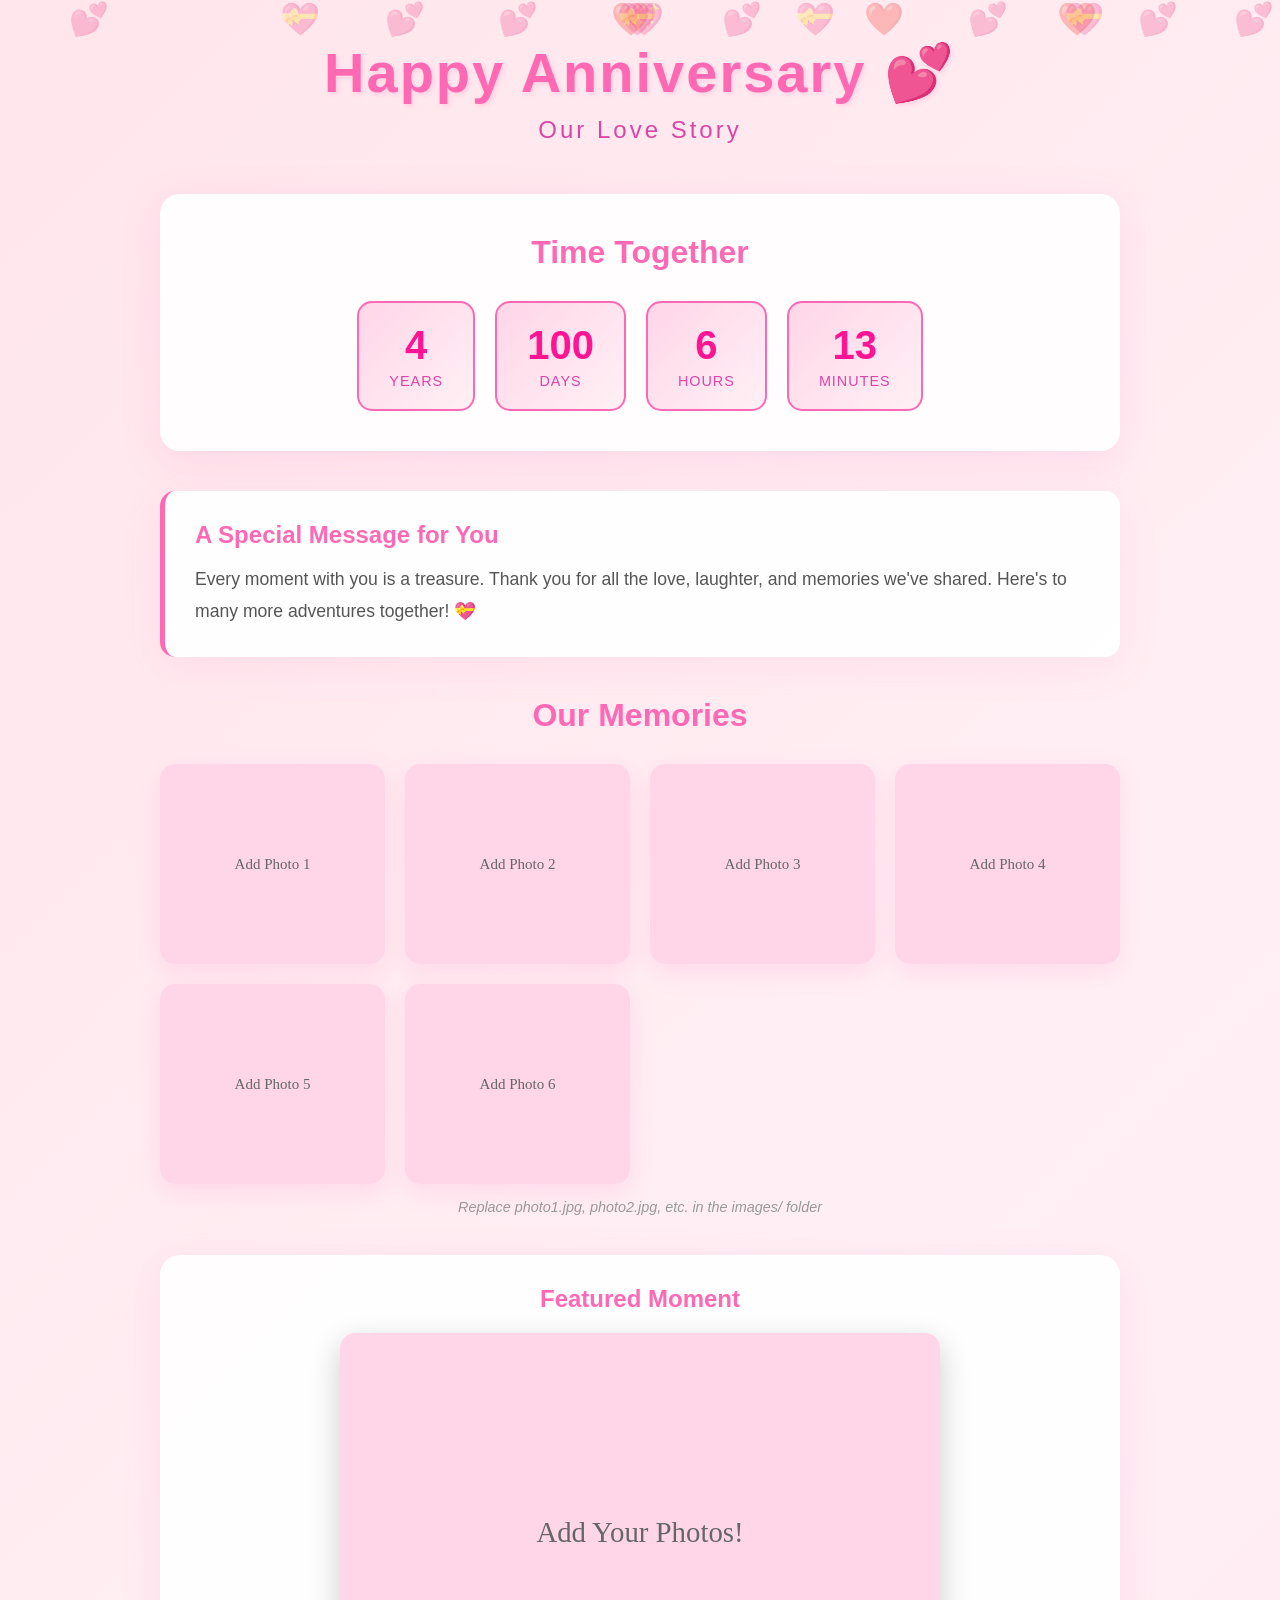
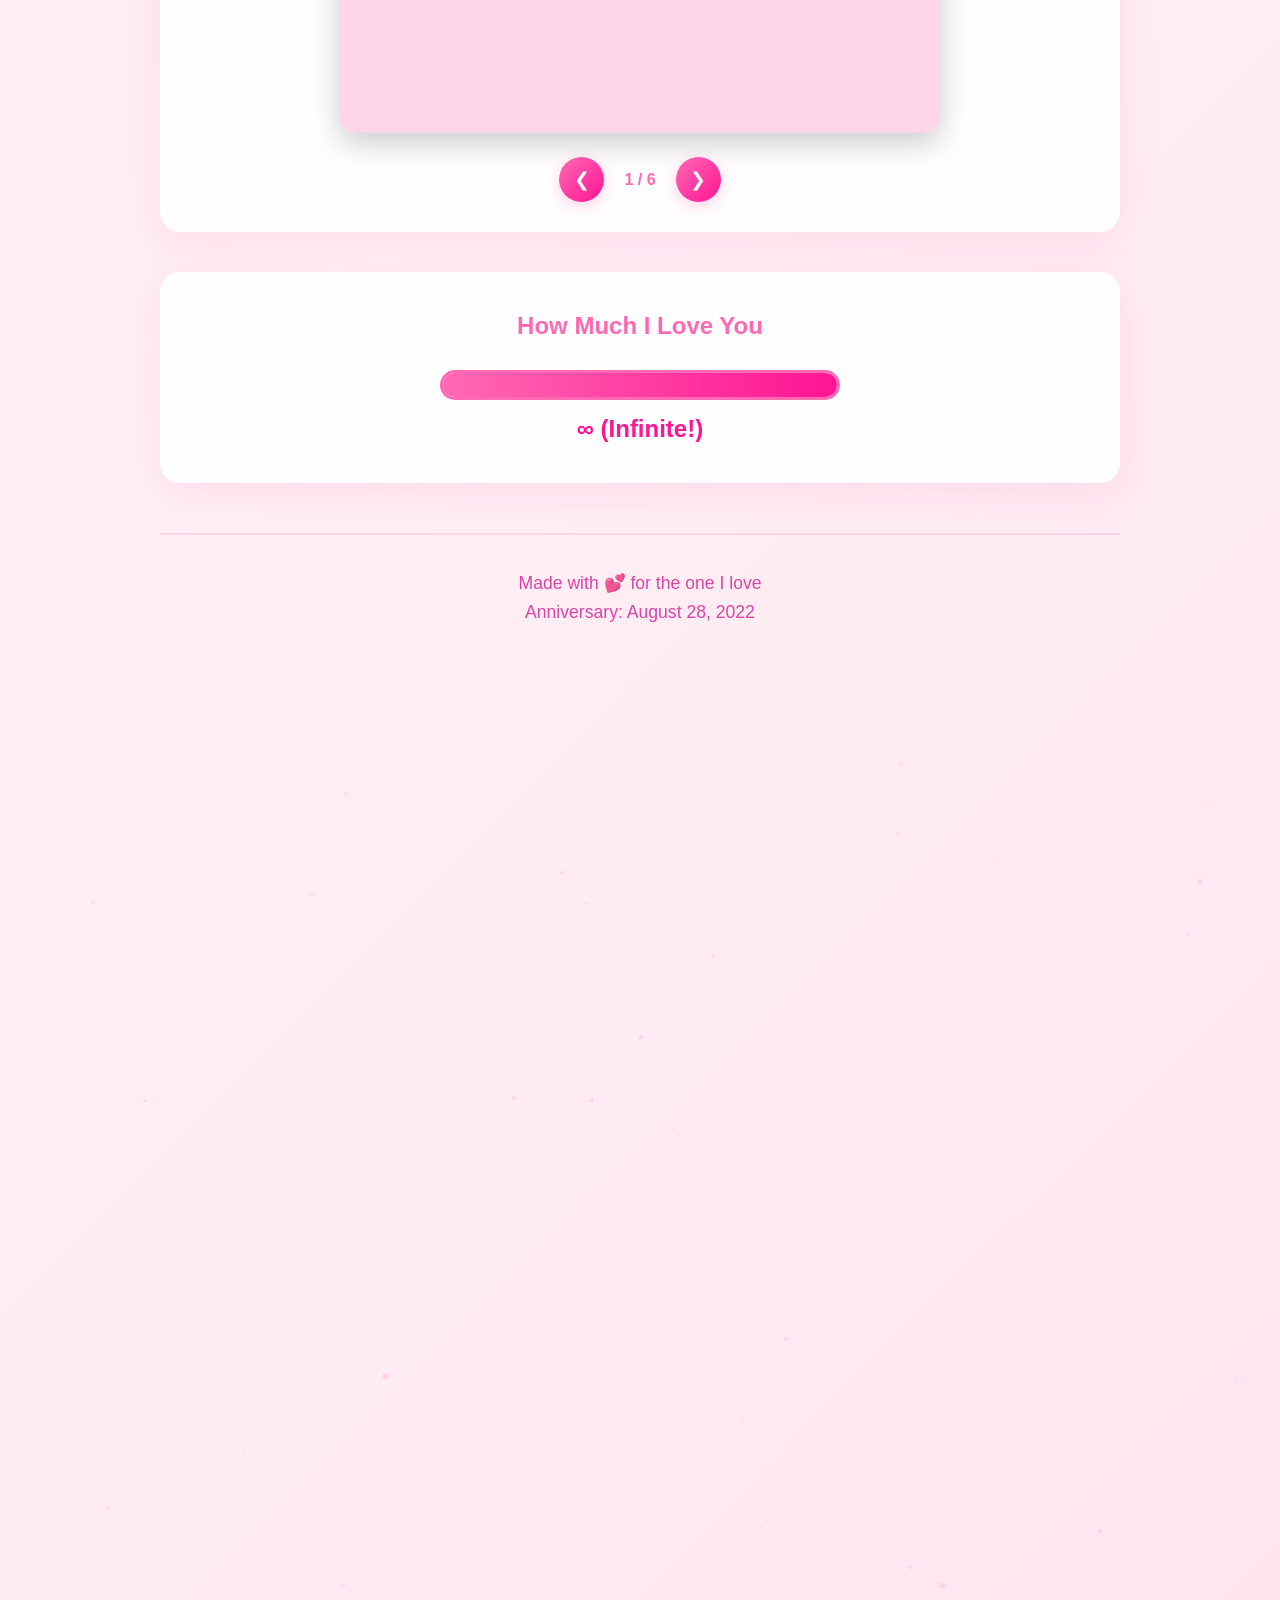
==== index.html @ bf989ba4 "upd" ====
<!DOCTYPE html>
<html lang="en">
<head>
    <meta charset="UTF-8">
    <meta name="viewport" content="width=device-width, initial-scale=1.0">
    <title>Our Anniversary 💕</title>
    <link rel="stylesheet" href="styles.css">
</head>
<body>
    <!-- Floating Hearts Background -->
    <div class="hearts-container" id="heartsContainer"></div>

    <!-- Main Container -->
    <div class="container">
        <!-- Header Section -->
        <header class="header">
            <h1 class="title">Happy Anniversary 💕</h1>
            <p class="subtitle">Our Love Story</p>
        </header>

        <!-- Countdown Timer -->
        <section class="countdown-section">
            <h2>Time Together</h2>
            <div class="countdown">
                <div class="countdown-item">
                    <span class="countdown-value" id="years">0</span>
                    <span class="countdown-label">Years</span>
                </div>
                <div class="countdown-item">
                    <span class="countdown-value" id="days">0</span>
                    <span class="countdown-label">Days</span>
                </div>
                <div class="countdown-item">
                    <span class="countdown-value" id="hours">0</span>
                    <span class="countdown-label">Hours</span>
                </div>
                <div class="countdown-item">
                    <span class="countdown-value" id="minutes">0</span>
                    <span class="countdown-label">Minutes</span>
                </div>
            </div>
        </section>

        <!-- Message Section -->
        <section class="message-section">
            <div class="message-card">
                <h2>A Special Message for You</h2>
                <p>
                    Every moment with you is a treasure. Thank you for all the love, laughter, 
                    and memories we've shared. Here's to many more adventures together! 💝
                </p>
            </div>
        </section>

        <!-- Photo Gallery -->
        <section class="gallery-section">
            <h2>Our Memories</h2>
            <div class="gallery-container">
                <div class="gallery-wrapper">
                    <img src="images/photo1.jpg" alt="Our Memory 1" class="gallery-image" onerror="this.src='data:image/svg+xml,%3Csvg xmlns=%22http://www.w3.org/2000/svg%22 width=%22300%22 height=%22300%22%3E%3Crect fill=%22%23ffd6e8%22 width=%22300%22 height=%22300%22/%3E%3Ctext x=%2250%25%22 y=%2250%25%22 text-anchor=%22middle%22 dy=%22.3em%22 font-size=%2220%22 fill=%22%23666%22%3EAdd Photo 1%3C/text%3E%3C/svg%3E'">
                </div>
                <div class="gallery-wrapper">
                    <img src="images/photo2.jpg" alt="Our Memory 2" class="gallery-image" onerror="this.src='data:image/svg+xml,%3Csvg xmlns=%22http://www.w3.org/2000/svg%22 width=%22300%22 height=%22300%22%3E%3Crect fill=%22%23ffd6e8%22 width=%22300%22 height=%22300%22/%3E%3Ctext x=%2250%25%22 y=%2250%25%22 text-anchor=%22middle%22 dy=%22.3em%22 font-size=%2220%22 fill=%22%23666%22%3EAdd Photo 2%3C/text%3E%3C/svg%3E'">
                </div>
                <div class="gallery-wrapper">
                    <img src="images/photo3.jpg" alt="Our Memory 3" class="gallery-image" onerror="this.src='data:image/svg+xml,%3Csvg xmlns=%22http://www.w3.org/2000/svg%22 width=%22300%22 height=%22300%22%3E%3Crect fill=%22%23ffd6e8%22 width=%22300%22 height=%22300%22/%3E%3Ctext x=%2250%25%22 y=%2250%25%22 text-anchor=%22middle%22 dy=%22.3em%22 font-size=%2220%22 fill=%22%23666%22%3EAdd Photo 3%3C/text%3E%3C/svg%3E'">
                </div>
                <div class="gallery-wrapper">
                    <img src="images/photo4.jpg" alt="Our Memory 4" class="gallery-image" onerror="this.src='data:image/svg+xml,%3Csvg xmlns=%22http://www.w3.org/2000/svg%22 width=%22300%22 height=%22300%22%3E%3Crect fill=%22%23ffd6e8%22 width=%22300%22 height=%22300%22/%3E%3Ctext x=%2250%25%22 y=%2250%25%22 text-anchor=%22middle%22 dy=%22.3em%22 font-size=%2220%22 fill=%22%23666%22%3EAdd Photo 4%3C/text%3E%3C/svg%3E'">
                </div>
                <div class="gallery-wrapper">
                    <img src="images/photo5.jpg" alt="Our Memory 5" class="gallery-image" onerror="this.src='data:image/svg+xml,%3Csvg xmlns=%22http://www.w3.org/2000/svg%22 width=%22300%22 height=%22300%22%3E%3Crect fill=%22%23ffd6e8%22 width=%22300%22 height=%22300%22/%3E%3Ctext x=%2250%25%22 y=%2250%25%22 text-anchor=%22middle%22 dy=%22.3em%22 font-size=%2220%22 fill=%22%23666%22%3EAdd Photo 5%3C/text%3E%3C/svg%3E'">
                </div>
                <div class="gallery-wrapper">
                    <img src="images/photo6.jpg" alt="Our Memory 6" class="gallery-image" onerror="this.src='data:image/svg+xml,%3Csvg xmlns=%22http://www.w3.org/2000/svg%22 width=%22300%22 height=%22300%22%3E%3Crect fill=%22%23ffd6e8%22 width=%22300%22 height=%22300%22/%3E%3Ctext x=%2250%25%22 y=%2250%25%22 text-anchor=%22middle%22 dy=%22.3em%22 font-size=%2220%22 fill=%22%23666%22%3EAdd Photo 6%3C/text%3E%3C/svg%3E'">
                </div>
            </div>
            <p class="gallery-hint">Replace photo1.jpg, photo2.jpg, etc. in the images/ folder</p>
        </section>

        <!-- Slideshow Section -->
        <section class="slideshow-section">
            <h2>Featured Moment</h2>
            <div class="slideshow-container">
                <img id="slideshow" src="images/photo1.jpg" alt="Slideshow" class="slideshow-image" onerror="this.src='data:image/svg+xml,%3Csvg xmlns=%22http://www.w3.org/2000/svg%22 width=%22500%22 height=%22400%22%3E%3Crect fill=%22%23ffd6e8%22 width=%22500%22 height=%22400%22/%3E%3Ctext x=%2250%25%22 y=%2250%25%22 text-anchor=%22middle%22 dy=%22.3em%22 font-size=%2224%22 fill=%22%23666%22%3EAdd Your Photos!%3C/text%3E%3C/svg%3E'">
                <div class="slideshow-controls">
                    <button class="slide-btn prev" onclick="previousSlide()">❮</button>
                    <span class="slide-counter"><span id="currentSlide">1</span> / <span id="totalSlides">6</span></span>
                    <button class="slide-btn next" onclick="nextSlide()">❯</button>
                </div>
            </div>
        </section>

        <!-- Love Meter -->
        <section class="love-meter-section">
            <h2>How Much I Love You</h2>
            <div class="love-meter">
                <div class="love-bar">
                    <div class="love-fill" id="loveFill"></div>
                </div>
                <p class="love-text">∞ (Infinite!)</p>
            </div>
        </section>

        <!-- Footer -->
        <footer class="footer">
            <p>Made with 💕 for the one I love</p>
            <p id="anniversary-date">Anniversary: [Add your date]</p>
        </footer>
    </div>

    <!-- Floating Particles -->
    <canvas id="particles"></canvas>

    <script src="script.js"></script>
</body>
</html>
---- styles.css ----
* {
    margin: 0;
    padding: 0;
    box-sizing: border-box;
}

body {
    font-family: 'Segoe UI', Tahoma, Geneva, Verdana, sans-serif;
    background: linear-gradient(135deg, #ffe5ec 0%, #fff0f5 50%, #ffe5f0 100%);
    min-height: 100vh;
    overflow-x: hidden;
    position: relative;
    color: #333;
}

/* Background Hearts */
.hearts-container {
    position: fixed;
    top: 0;
    left: 0;
    width: 100%;
    height: 100%;
    pointer-events: none;
    z-index: 1;
}

.heart {
    position: absolute;
    font-size: 2rem;
    opacity: 0.3;
    animation: float 6s ease-in infinite;
}

@keyframes float {
    0% {
        transform: translateY(0px) rotate(0deg);
        opacity: 0.3;
    }
    50% {
        opacity: 0.6;
    }
    100% {
        transform: translateY(-100vh) rotate(360deg);
        opacity: 0;
    }
}

/* Main Container */
.container {
    max-width: 1000px;
    margin: 0 auto;
    padding: 40px 20px;
    position: relative;
    z-index: 2;
}

/* Header */
.header {
    text-align: center;
    margin-bottom: 50px;
    animation: slideInDown 1s ease-out;
}

.title {
    font-size: 3.5rem;
    color: #ff69b4;
    text-shadow: 2px 2px 4px rgba(255, 105, 180, 0.2);
    margin-bottom: 10px;
    letter-spacing: 2px;
}

.subtitle {
    font-size: 1.5rem;
    color: #d946a6;
    font-weight: 300;
    letter-spacing: 3px;
}

@keyframes slideInDown {
    from {
        opacity: 0;
        transform: translateY(-30px);
    }
    to {
        opacity: 1;
        transform: translateY(0);
    }
}

/* Countdown Section */
.countdown-section {
    background: rgba(255, 255, 255, 0.9);
    border-radius: 20px;
    padding: 40px;
    margin-bottom: 40px;
    box-shadow: 0 10px 40px rgba(255, 105, 180, 0.15);
    text-align: center;
    animation: fadeInUp 1s ease-out 0.2s both;
}

.countdown-section h2 {
    color: #ff69b4;
    font-size: 2rem;
    margin-bottom: 30px;
}

.countdown {
    display: flex;
    justify-content: center;
    gap: 20px;
    flex-wrap: wrap;
}

.countdown-item {
    display: flex;
    flex-direction: column;
    align-items: center;
    background: linear-gradient(135deg, #ffd6e8, #fff0f5);
    padding: 20px 30px;
    border-radius: 15px;
    min-width: 100px;
    border: 2px solid #ff69b4;
    transition: transform 0.3s ease;
}

.countdown-item:hover {
    transform: scale(1.1);
}

.countdown-value {
    font-size: 2.5rem;
    font-weight: bold;
    color: #ff1493;
}

.countdown-label {
    font-size: 0.9rem;
    color: #d946a6;
    text-transform: uppercase;
    letter-spacing: 1px;
    margin-top: 5px;
}

@keyframes fadeInUp {
    from {
        opacity: 0;
        transform: translateY(30px);
    }
    to {
        opacity: 1;
        transform: translateY(0);
    }
}

/* Message Section */
.message-section {
    margin-bottom: 40px;
    animation: fadeInUp 1s ease-out 0.4s both;
}

.message-card {
    background: rgba(255, 255, 255, 0.95);
    border-left: 5px solid #ff69b4;
    padding: 30px;
    border-radius: 15px;
    box-shadow: 0 10px 40px rgba(255, 105, 180, 0.1);
}

.message-card h2 {
    color: #ff69b4;
    margin-bottom: 15px;
    font-size: 1.5rem;
}

.message-card p {
    color: #555;
    line-height: 1.8;
    font-size: 1.1rem;
}

/* Gallery Section */
.gallery-section {
    margin-bottom: 40px;
    animation: fadeInUp 1s ease-out 0.6s both;
}

.gallery-section h2 {
    text-align: center;
    color: #ff69b4;
    margin-bottom: 30px;
    font-size: 2rem;
}

.gallery-container {
    display: grid;
    grid-template-columns: repeat(auto-fit, minmax(200px, 1fr));
    gap: 20px;
    margin-bottom: 15px;
}

.gallery-wrapper {
    position: relative;
    overflow: hidden;
    border-radius: 15px;
    box-shadow: 0 8px 25px rgba(255, 105, 180, 0.15);
    transition: transform 0.3s ease;
}

.gallery-wrapper:hover {
    transform: scale(1.05) rotateZ(-2deg);
}

.gallery-image {
    width: 100%;
    height: 200px;
    object-fit: cover;
    display: block;
    transition: filter 0.3s ease;
}

.gallery-wrapper:hover .gallery-image {
    filter: brightness(1.1) saturate(1.2);
}

.gallery-hint {
    text-align: center;
    color: #999;
    font-size: 0.9rem;
    font-style: italic;
}

/* Slideshow Section */
.slideshow-section {
    background: rgba(255, 255, 255, 0.9);
    border-radius: 20px;
    padding: 30px;
    margin-bottom: 40px;
    box-shadow: 0 10px 40px rgba(255, 105, 180, 0.15);
    text-align: center;
    animation: fadeInUp 1s ease-out 0.8s both;
}

.slideshow-section h2 {
    color: #ff69b4;
    margin-bottom: 20px;
    font-size: 1.5rem;
}

.slideshow-container {
    position: relative;
    width: 100%;
    max-width: 600px;
    margin: 0 auto;
}

.slideshow-image {
    width: 100%;
    max-height: 400px;
    object-fit: cover;
    border-radius: 15px;
    box-shadow: 0 10px 30px rgba(0, 0, 0, 0.2);
    animation: zoomIn 0.5s ease-out;
}

@keyframes zoomIn {
    from {
        opacity: 0;
        transform: scale(0.95);
    }
    to {
        opacity: 1;
        transform: scale(1);
    }
}

.slideshow-controls {
    display: flex;
    align-items: center;
    justify-content: center;
    gap: 20px;
    margin-top: 20px;
}

.slide-btn {
    background: linear-gradient(135deg, #ff69b4, #ff1493);
    color: white;
    border: none;
    width: 45px;
    height: 45px;
    border-radius: 50%;
    font-size: 1.2rem;
    cursor: pointer;
    transition: transform 0.2s ease, box-shadow 0.2s ease;
    box-shadow: 0 4px 15px rgba(255, 105, 180, 0.3);
}

.slide-btn:hover {
    transform: scale(1.1);
    box-shadow: 0 6px 20px rgba(255, 105, 180, 0.5);
}

.slide-btn:active {
    transform: scale(0.95);
}

.slide-counter {
    color: #ff69b4;
    font-weight: bold;
    font-size: 1rem;
}

/* Love Meter Section */
.love-meter-section {
    background: rgba(255, 255, 255, 0.9);
    border-radius: 20px;
    padding: 40px;
    margin-bottom: 40px;
    box-shadow: 0 10px 40px rgba(255, 105, 180, 0.15);
    text-align: center;
    animation: fadeInUp 1s ease-out 1s both;
}

.love-meter-section h2 {
    color: #ff69b4;
    margin-bottom: 30px;
    font-size: 1.5rem;
}

.love-meter {
    max-width: 400px;
    margin: 0 auto;
}

.love-bar {
    background: #ffe5ec;
    height: 30px;
    border-radius: 20px;
    overflow: hidden;
    border: 3px solid #ff69b4;
    margin-bottom: 15px;
}

.love-fill {
    height: 100%;
    background: linear-gradient(90deg, #ff69b4, #ff1493);
    width: 100%;
    animation: fillUp 1.5s ease-out;
    border-radius: 17px;
    box-shadow: 0 0 20px rgba(255, 105, 180, 0.5);
}

@keyframes fillUp {
    from {
        width: 0;
    }
    to {
        width: 100%;
    }
}

.love-text {
    font-size: 1.5rem;
    color: #ff1493;
    font-weight: bold;
}

/* Footer */
.footer {
    text-align: center;
    padding: 30px;
    color: #d946a6;
    border-top: 2px solid rgba(255, 105, 180, 0.2);
    margin-top: 50px;
    animation: fadeInUp 1s ease-out 1.2s both;
}

.footer p {
    margin: 8px 0;
    font-size: 1.1rem;
}

/* Responsive Design */
@media (max-width: 768px) {
    .title {
        font-size: 2.5rem;
    }

    .subtitle {
        font-size: 1.2rem;
    }

    .countdown {
        gap: 15px;
    }

    .countdown-item {
        padding: 15px 20px;
        min-width: 80px;
    }

    .countdown-value {
        font-size: 1.8rem;
    }

    .gallery-container {
        grid-template-columns: repeat(auto-fit, minmax(150px, 1fr));
    }

    .gallery-image {
        height: 150px;
    }

    .slideshow-section {
        padding: 20px;
    }

    .slideshow-image {
        max-height: 300px;
    }
}

@media (max-width: 480px) {
    .container {
        padding: 20px 15px;
    }

    .title {
        font-size: 2rem;
    }

    .countdown-section,
    .message-section .message-card,
    .slideshow-section,
    .love-meter-section {
        padding: 20px;
    }

    .countdown-item {
        padding: 12px 15px;
        min-width: 70px;
    }

    .countdown-value {
        font-size: 1.5rem;
    }

    .gallery-container {
        grid-template-columns: repeat(auto-fit, minmax(120px, 1fr));
        gap: 10px;
    }

    .gallery-image {
        height: 120px;
    }
}
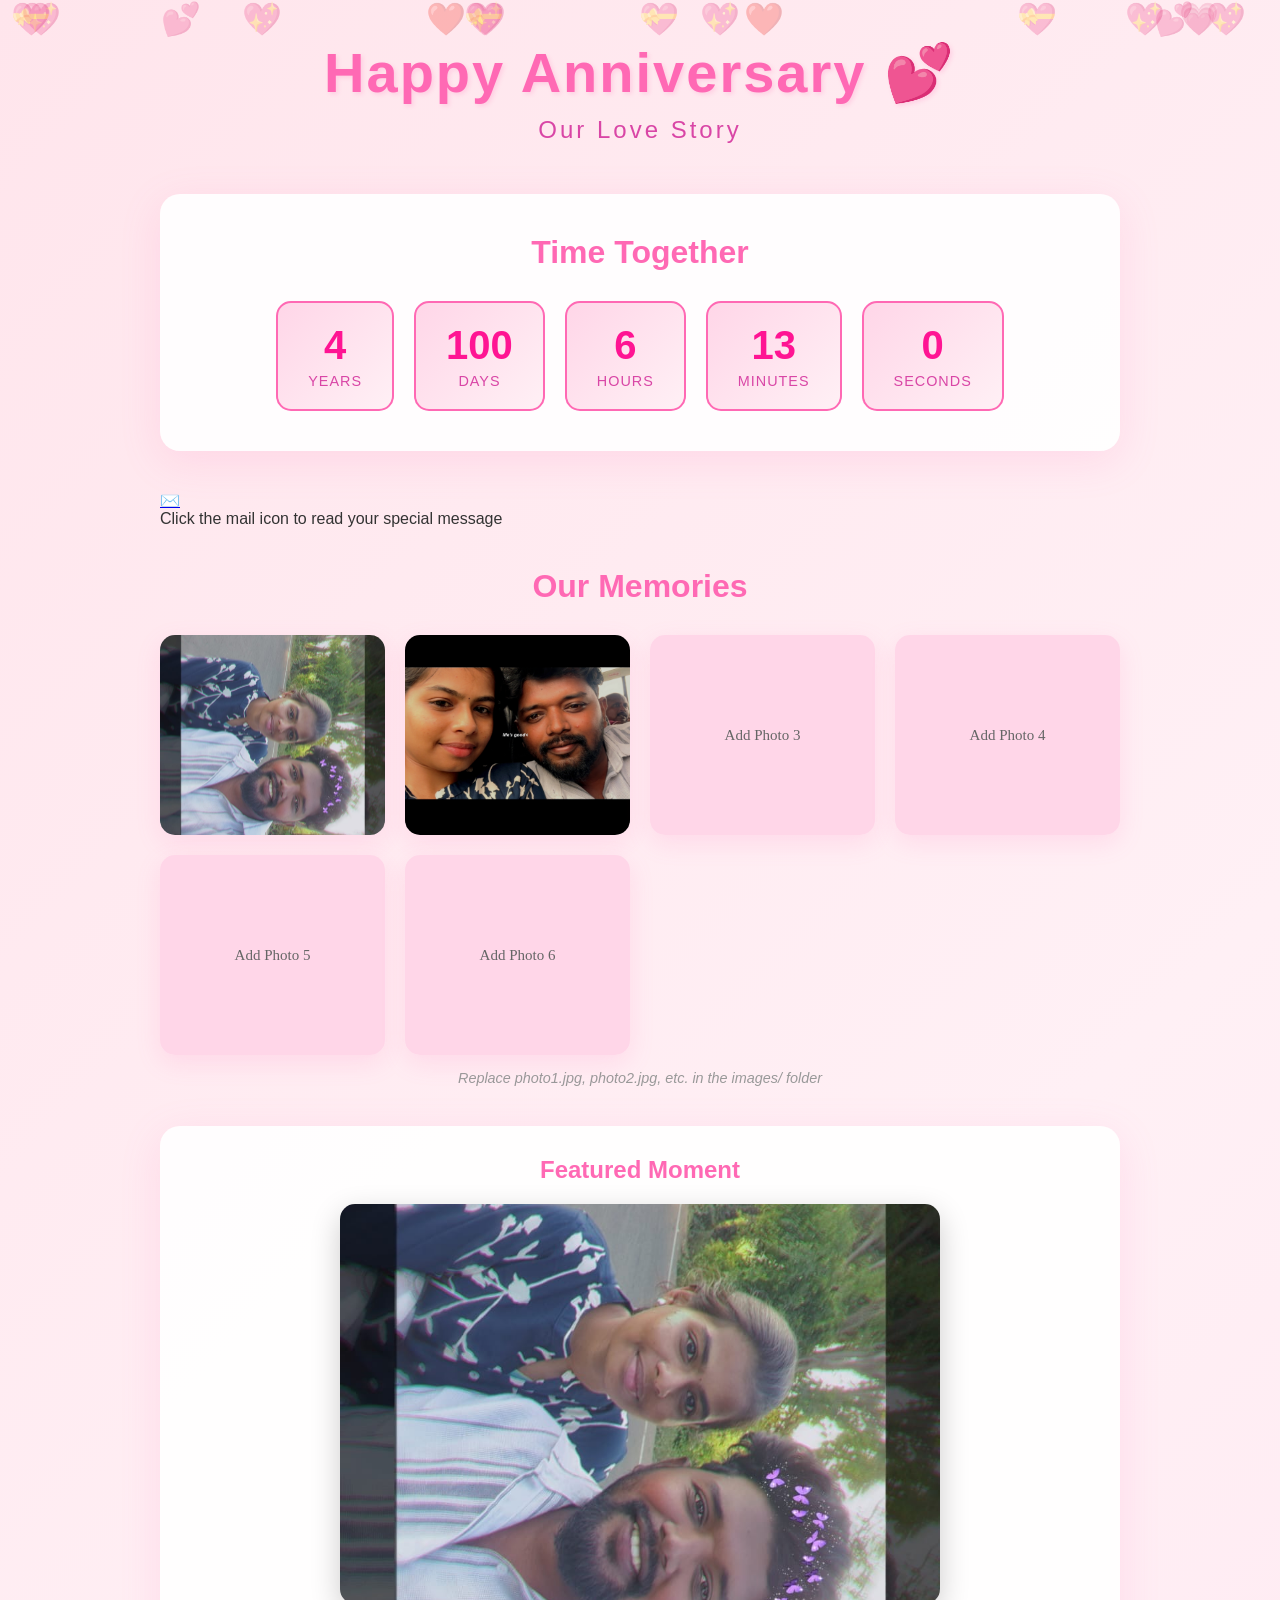
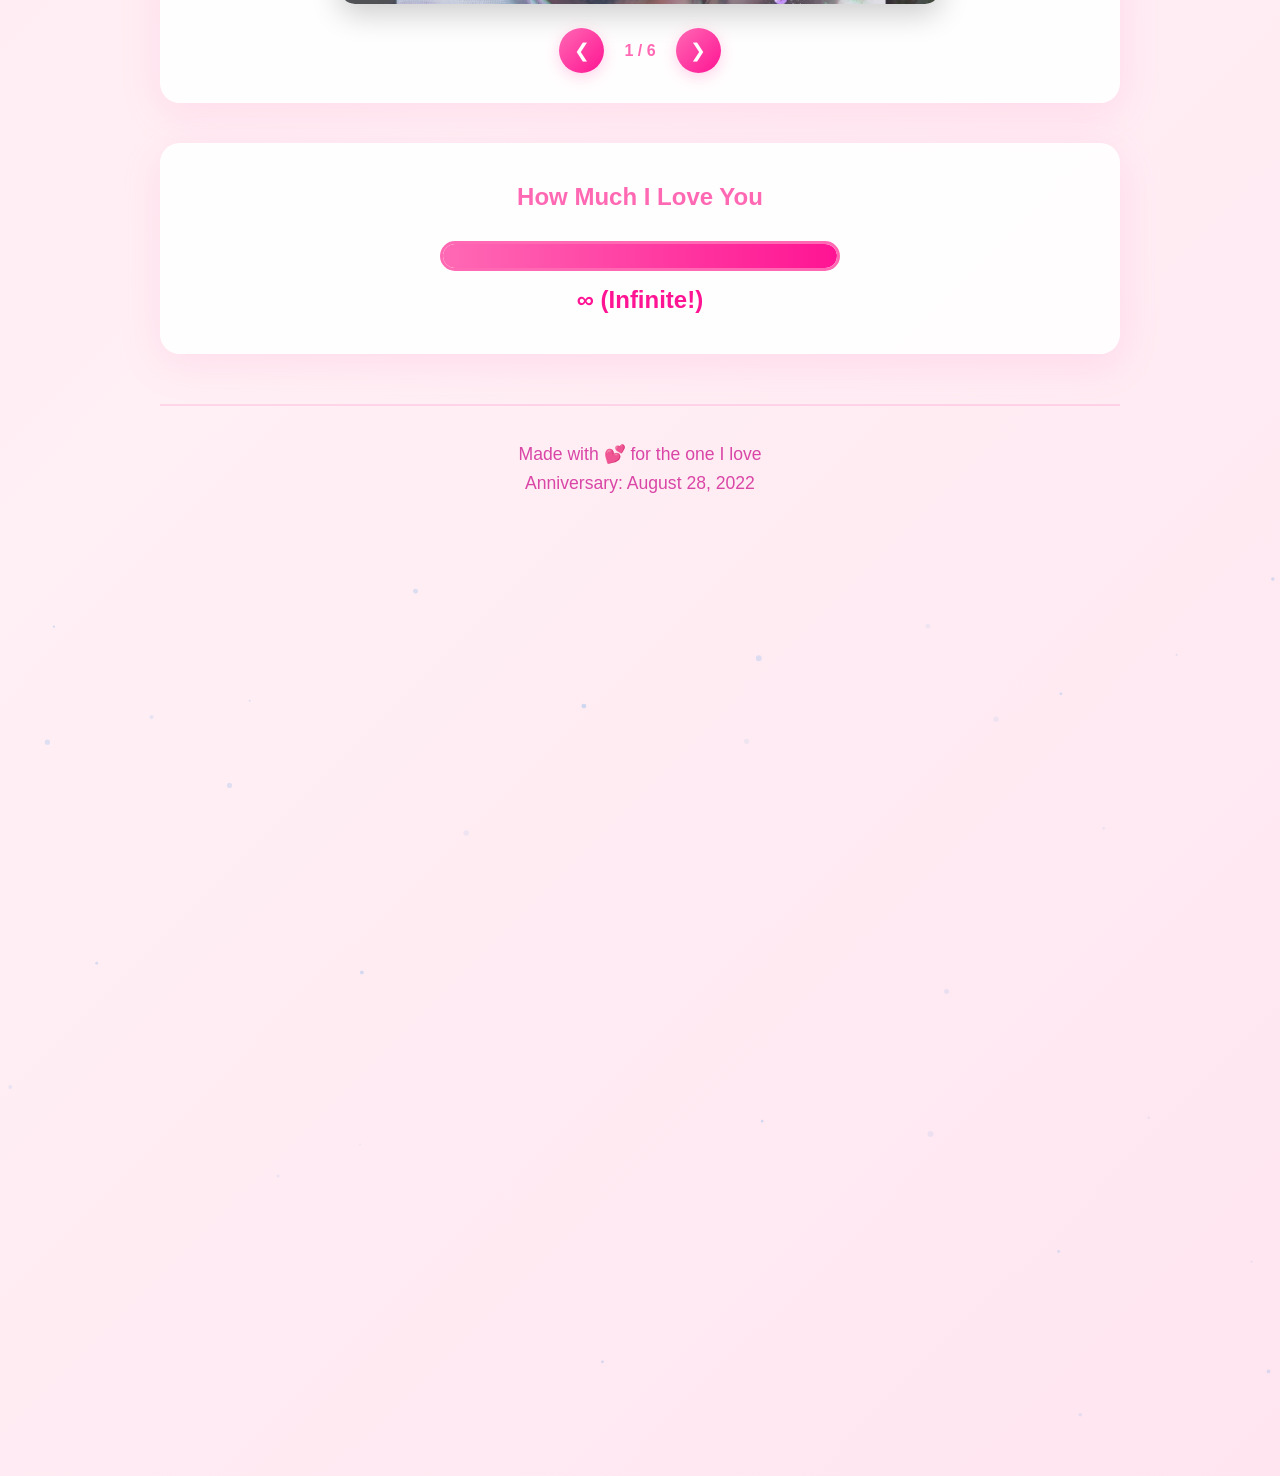
==== commit 87d85596: "Update message section with mail icon link Replaced the message card with a mail icon link and hint." ====
--- a/index.html
+++ b/index.html
@@ -38,18 +38,19 @@
                     <span class="countdown-value" id="minutes">0</span>
                     <span class="countdown-label">Minutes</span>
                 </div>
+                <div class="countdown-item">
+                    <span class="countdown-value" id="seconds">0</span>
+                    <span class="countdown-label">Seconds</span>
+                </div>
             </div>
         </section>
 
         <!-- Message Section -->
         <section class="message-section">
-            <div class="message-card">
-                <h2>A Special Message for You</h2>
-                <p>
-                    Every moment with you is a treasure. Thank you for all the love, laughter, 
-                    and memories we've shared. Here's to many more adventures together! 💝
-                </p>
-            </div>
+            <a href="message.html" class="mail-icon-btn">
+                <span class="mail-icon">✉️</span>
+            </a>
+            <p class="message-hint">Click the mail icon to read your special message</p>
         </section>
 
         <!-- Photo Gallery -->
